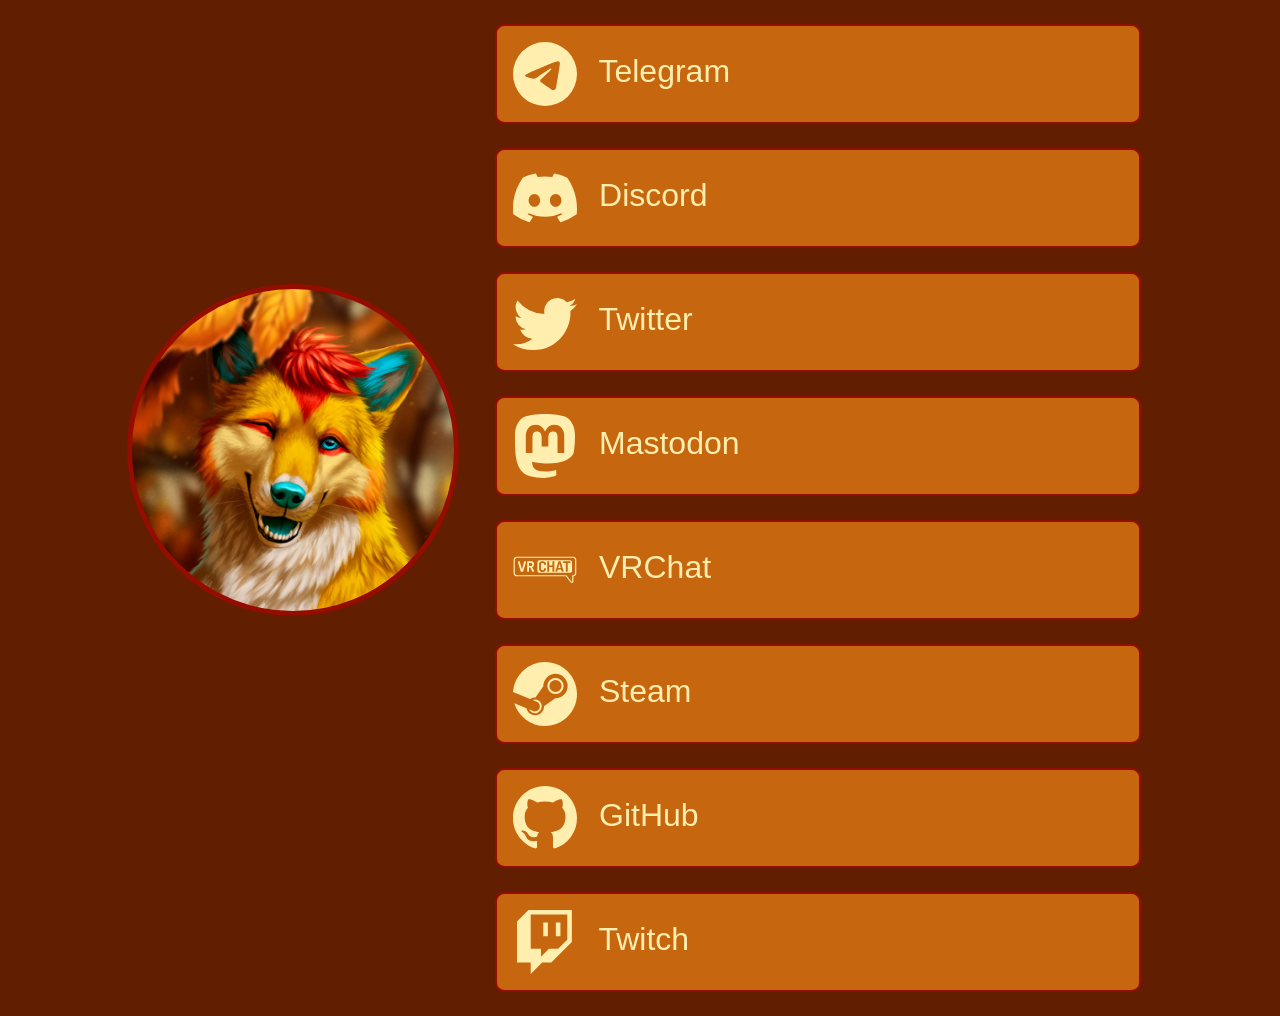
==== index.htm @ 8ae07913 "Initial commit" ====
<!DOCTYPE html>
<html>

<head>
    <style>
        :root {
            --min-icon-size: 25vw;
            --max-icon-size: 50vw;
            --icon-border-width: 1vw;
            --icon-padding: 2vw;
            --item-margin: 0.75em;
            --item-padding: 0.5em;
            --banana: #ffeeae;
            --yellow: #ffc100;
            --orange: #c6660f;
            --red: #950c00;
            --blue: #47c0d7;
        }

        body {
            padding: 0;
            margin: 0;
            background: #621e01;
            color: var(--banana);
            font-family: Verdana, Geneva, Tahoma, sans-serif;
            font-size: calc(min(max(5vw, 12pt), 24pt));
        }

        header {
            position: fixed;
            top: 0;
            width: 100vw;
            padding: var(--icon-padding) 0;
            text-align: center;
            background: inherit;
        }

        .icon {
            display: block;
            margin: auto;
            background: url(frax-icon.jpg) no-repeat;
            background-size: 100%;
            border: var(--icon-border-width) solid #950c00;
            border-radius: 50%;
            width: var(--max-icon-size);
            height: var(--max-icon-size);
        }

        main {
            margin-top: calc(var(--max-icon-size) + (2 * var(--icon-padding)) + (2 * var(--icon-border-width)));
        }

        .item {
            width: 65vw;
            display: block;
            margin: var(--item-margin) auto;
            padding: var(--item-padding);
            background-color: var(--orange);
            border: 2pt solid var(--red);
            border-radius: 7pt;
            white-space: nowrap;
            overflow: hidden;
            text-overflow: ellipsis;
            transition: background-color 200ms;
        }

        .item svg {
            width: 2em;
            height: 2em;
            vertical-align: middle;
            padding-right: 0.4em;
        }

        a.item {
            text-decoration: none;
            color: inherit;
        }

        a.item:hover,
        a.item:active {
            background-color: var(--blue);
        }

        @media (orientation: landscape) {
            :root {
                --icon-border-width: calc(min(0.5vw, 2vh));
                --header-width: calc(min(30vw, 80vh));
            }

            body {
                margin: auto;
            }

            header {
                display: flex;
                flex-direction: column;
                justify-content: center;
                width: auto;
                height: 100vh;
                padding: 0;
                margin: 0 var(--icon-padding);
                background: transparent;
            }

            .icon {
                width: var(--header-width);
                height: var(--header-width);
                max-width: calc(250pt - var(--icon-border-width));
                max-height: calc(250pt - var(--icon-border-width));
            }

            main {
                margin-top: var(--icon-padding);
                margin-left: calc(var(--header-width) + (2 * (var(--icon-padding) + var(--icon-border-width))));
            }

            .item {
                width: auto;
                margin: var(--item-margin) calc(2 * var(--item-padding)) var(--item-margin) var(--item-padding);
            }

            @media (min-width: 800pt) {
                :root {
                    --icon-padding: 15pt;
                    --icon-border-width: calc(min(3.75pt, 2vh));
                    --header-width: calc(min(242pt, 80vh));
                }

                header {
                    margin-left: calc(((100vw - 800pt) / 2) + var(--icon-padding));
                }

                main {
                    margin-left: calc(((100vw - 800pt) / 2) + (2 * (var(--icon-padding) + var(--icon-border-width))) + var(--header-width));
                    margin-right: calc((100vw - 800pt) / 2);
                }
            }
        }
    </style>
</head>

<body>
    <header>
        <div class="icon"></div>
    </header>
    <main>
        <a href="https://t.me/Archomeda" class="item">
            <svg xmlns="http://www.w3.org/2000/svg" width="16" height="16" fill="currentColor"
                viewBox="0 0 16 16">
                <path
                    d="M16 8A8 8 0 1 1 0 8a8 8 0 0 1 16 0zM8.287 5.906c-.778.324-2.334.994-4.666 2.01-.378.15-.577.298-.595.442-.03.243.275.339.69.47l.175.055c.408.133.958.288 1.243.294.26.006.549-.1.868-.32 2.179-1.471 3.304-2.214 3.374-2.23.05-.012.12-.026.166.016.047.041.042.12.037.141-.03.129-1.227 1.241-1.846 1.817-.193.18-.33.307-.358.336a8.154 8.154 0 0 1-.188.186c-.38.366-.664.64.015 1.088.327.216.589.393.85.571.284.194.568.387.936.629.093.06.183.125.27.187.331.236.63.448.997.414.214-.02.435-.22.547-.82.265-1.417.786-4.486.906-5.751a1.426 1.426 0 0 0-.013-.315.337.337 0 0 0-.114-.217.526.526 0 0 0-.31-.093c-.3.005-.763.166-2.984 1.09z" />
            </svg>
            Telegram
        </a>
        <a href="javascript:navigator.clipboard.writeText('Archomeda#5834');" class="item">
            <svg xmlns="http://www.w3.org/2000/svg" width="16" height="16" fill="currentColor" viewBox="0 0 16 16">
                <path
                    d="M13.545 2.907a13.227 13.227 0 0 0-3.257-1.011.05.05 0 0 0-.052.025c-.141.25-.297.577-.406.833a12.19 12.19 0 0 0-3.658 0 8.258 8.258 0 0 0-.412-.833.051.051 0 0 0-.052-.025c-1.125.194-2.22.534-3.257 1.011a.041.041 0 0 0-.021.018C.356 6.024-.213 9.047.066 12.032c.001.014.01.028.021.037a13.276 13.276 0 0 0 3.995 2.02.05.05 0 0 0 .056-.019c.308-.42.582-.863.818-1.329a.05.05 0 0 0-.01-.059.051.051 0 0 0-.018-.011 8.875 8.875 0 0 1-1.248-.595.05.05 0 0 1-.02-.066.051.051 0 0 1 .015-.019c.084-.063.168-.129.248-.195a.05.05 0 0 1 .051-.007c2.619 1.196 5.454 1.196 8.041 0a.052.052 0 0 1 .053.007c.08.066.164.132.248.195a.051.051 0 0 1-.004.085 8.254 8.254 0 0 1-1.249.594.05.05 0 0 0-.03.03.052.052 0 0 0 .003.041c.24.465.515.909.817 1.329a.05.05 0 0 0 .056.019 13.235 13.235 0 0 0 4.001-2.02.049.049 0 0 0 .021-.037c.334-3.451-.559-6.449-2.366-9.106a.034.034 0 0 0-.02-.019Zm-8.198 7.307c-.789 0-1.438-.724-1.438-1.612 0-.889.637-1.613 1.438-1.613.807 0 1.45.73 1.438 1.613 0 .888-.637 1.612-1.438 1.612Zm5.316 0c-.788 0-1.438-.724-1.438-1.612 0-.889.637-1.613 1.438-1.613.807 0 1.451.73 1.438 1.613 0 .888-.631 1.612-1.438 1.612Z" />
            </svg>
            Discord
        </a>
        <a href="https://twitter.com/Archomeda" class="item">
            <svg xmlns="http://www.w3.org/2000/svg" width="16" height="16" fill="currentColor" viewBox="0 0 16 16">
                <path
                    d="M5.026 15c6.038 0 9.341-5.003 9.341-9.334 0-.14 0-.282-.006-.422A6.685 6.685 0 0 0 16 3.542a6.658 6.658 0 0 1-1.889.518 3.301 3.301 0 0 0 1.447-1.817 6.533 6.533 0 0 1-2.087.793A3.286 3.286 0 0 0 7.875 6.03a9.325 9.325 0 0 1-6.767-3.429 3.289 3.289 0 0 0 1.018 4.382A3.323 3.323 0 0 1 .64 6.575v.045a3.288 3.288 0 0 0 2.632 3.218 3.203 3.203 0 0 1-.865.115 3.23 3.23 0 0 1-.614-.057 3.283 3.283 0 0 0 3.067 2.277A6.588 6.588 0 0 1 .78 13.58a6.32 6.32 0 0 1-.78-.045A9.344 9.344 0 0 0 5.026 15z" />
            </svg>
            Twitter
        </a>
        <a href="https://meow.social/@Archomeda" class="item">
            <svg xmlns="http://www.w3.org/2000/svg" width="16" height="16" fill="currentColor" viewBox="0 0 16 16">
                <path
                    d="M11.19 12.195c2.016-.24 3.77-1.475 3.99-2.603.348-1.778.32-4.339.32-4.339 0-3.47-2.286-4.488-2.286-4.488C12.062.238 10.083.017 8.027 0h-.05C5.92.017 3.942.238 2.79.765c0 0-2.285 1.017-2.285 4.488l-.002.662c-.004.64-.007 1.35.011 2.091.083 3.394.626 6.74 3.78 7.57 1.454.383 2.703.463 3.709.408 1.823-.1 2.847-.647 2.847-.647l-.06-1.317s-1.303.41-2.767.36c-1.45-.05-2.98-.156-3.215-1.928a3.614 3.614 0 0 1-.033-.496s1.424.346 3.228.428c1.103.05 2.137-.064 3.188-.189zm1.613-2.47H11.13v-4.08c0-.859-.364-1.295-1.091-1.295-.804 0-1.207.517-1.207 1.541v2.233H7.168V5.89c0-1.024-.403-1.541-1.207-1.541-.727 0-1.091.436-1.091 1.296v4.079H3.197V5.522c0-.859.22-1.541.66-2.046.456-.505 1.052-.764 1.793-.764.856 0 1.504.328 1.933.983L8 4.39l.417-.695c.429-.655 1.077-.983 1.934-.983.74 0 1.336.259 1.791.764.442.505.661 1.187.661 2.046v4.203z" />
            </svg>
            Mastodon
        </a>
        <a href="https://vrchat.com/home/user/usr_4f010751-fa21-4659-bfd7-d44855bb13b6" class="item">
            <svg viewBox="210 420 605 250" xmlns="http://www.w3.org/2000/svg">
                <path
                    d="M246.1 418.9h531.8c8.4 0 16 3.4 21.5 8.9s8.9 13.1 8.9 21.5v125.4c0 8.4-3.4 16-8.9 21.5-4.8 4.8-11.1 8-18.1 8.7v46.3c0 10.9-8.8 19-19.5 15.1-3.8-1.4-7.9-4.6-11.9-9.9L709.6 605H246.1c-8.4 0-16-3.4-21.5-8.9s-8.9-13.1-8.9-21.5V449.3c0-8.4 3.4-16 8.9-21.5s13.1-8.9 21.5-8.9zm523.8 174.8h8c5.2 0 10-2.1 13.5-5.6 3.5-3.5 5.6-8.2 5.6-13.5V449.3c0-5.2-2.1-10-5.6-13.5-3.5-3.5-8.2-5.6-13.5-5.6H246.1c-5.2 0-10 2.1-13.5 5.6-3.5 3.5-5.6 8.2-5.6 13.5v125.4c0 5.2 2.1 10 5.6 13.5 3.5 3.5 8.2 5.6 13.5 5.6h469.4c15.8 19.8 31.1 40 46.9 59.8 2.5 3.3 7.7 3.9 7.6-2.5v-57.4h-.1zm-132.3-67.1h23.9l-12-42.2-11.9 42.2zm110.8-74.2H460.6c-10.8 0-19.6 8.8-19.6 19.6v79.7c0 10.8 8.8 19.6 19.6 19.6h287.8c10.8 0 19.6-8.8 19.6-19.6V472c0-10.7-8.8-19.6-19.6-19.6zm-270.3 91.4c2.5 2.6 6.2 3.9 10.9 3.9 3.1 0 5.6-.5 7.4-1.5 1.8-1 3.2-2.2 4.1-3.7.9-1.5 1.5-3.1 1.9-4.7.3-1.7.5-3.3.6-4.7.2-2.1 1.1-3.6 2.8-4.4 1.7-.8 3.7-1.2 6.1-1.2 3.1 0 5.4.6 6.9 1.8 1.5 1.2 2.2 3.5 2.2 7 0 4.1-.8 7.9-2.4 11.3-1.6 3.4-3.9 6.3-6.8 8.6s-6.4 4.1-10.5 5.4c-4 1.3-8.4 1.9-13.2 1.9-4.3 0-8.4-.6-12.2-1.7-3.9-1.1-7.2-3-10.1-5.4-2.9-2.5-5.2-5.7-6.8-9.7-1.7-4-2.5-8.9-2.5-14.7v-38.4c0-5.8.8-10.7 2.5-14.7s4-7.2 6.9-9.7c2.9-2.5 6.3-4.3 10.1-5.4 3.9-1.1 7.9-1.7 12.2-1.7 4.8 0 9.2.6 13.2 1.9 4 1.2 7.5 3 10.4 5.2 2.9 2.2 5.1 5 6.7 8.3 1.6 3.3 2.4 6.9 2.4 10.8 0 3.6-.7 5.9-2.2 7.1-1.5 1.1-3.7 1.7-6.7 1.7-2.6 0-4.7-.4-6.3-1.2-1.7-.8-2.5-2.3-2.6-4.4-.1-1.1-.3-2.4-.6-3.9s-.9-3-1.9-4.5c-1-1.5-2.4-2.7-4.2-3.7-1.8-1-4.4-1.5-7.7-1.5-4.7 0-8.3 1.3-10.7 3.9-2.5 2.6-3.7 6.6-3.7 12v38.4c0 5.1 1.3 9.1 3.8 11.6zm122.7 13.1c0 1.8-.9 3.2-2.8 4.2s-3.9 1.4-6.1 1.4c-2.3 0-4.4-.5-6.2-1.4-1.8-1-2.8-2.4-2.8-4.2v-39.5h-31v39.5c0 1.8-.9 3.2-2.8 4.2s-3.9 1.4-6.1 1.4c-2.3 0-4.4-.5-6.2-1.4-1.8-1-2.8-2.4-2.8-4.2v-89.4c0-1.9.9-3.3 2.8-4.2 1.8-.9 3.9-1.3 6.2-1.3 2.2 0 4.2.4 6.1 1.3 1.9.9 2.8 2.3 2.8 4.2v35.9h31v-35.9c0-1.9.9-3.3 2.8-4.2 1.8-.9 3.9-1.3 6.2-1.3 2.2 0 4.2.4 6.1 1.3 1.9.9 2.8 2.3 2.8 4.2v89.4zm86 1.2c-.7.9-1.7 1.7-2.8 2.3-1.1.7-2.3 1.2-3.6 1.6-1.3.4-2.6.6-3.8.6-1.6 0-2.9-.3-3.9-.8-1.1-.6-1.8-1.5-2.1-2.8l-5.2-18.3h-31.5l-5.2 18.3c-.4 1.3-1.1 2.2-2.1 2.8-1.1.5-2.4.8-3.9.8-1.2 0-2.5-.2-3.8-.6-1.3-.4-2.5-.9-3.6-1.5s-2-1.4-2.8-2.3c-.7-.9-1.1-1.9-1.1-3 0-.2.1-.6.3-1.4l26.6-86.5c.6-2.1 2.1-3.6 4.3-4.6 2.2-1 4.6-1.4 7.2-1.4 2.7 0 5.1.5 7.3 1.4 2.2 1 3.6 2.5 4.3 4.6l26.6 86.5c.2.7.3 1.2.3 1.4-.4 1-.7 2-1.5 2.9zm65-82.5c-1 1.7-2.4 2.5-4.2 2.5h-20.1v78.8c0 1.8-.9 3.2-2.8 4.2s-3.9 1.4-6.1 1.4c-2.3 0-4.4-.5-6.2-1.4-1.8-1-2.8-2.4-2.8-4.2v-78.8h-20.2c-1.8 0-3.2-.8-4.2-2.4-1-1.6-1.4-3.5-1.4-5.7 0-1.9.5-3.7 1.4-5.4.9-1.7 2.3-2.5 4.3-2.5h58.2c1.9 0 3.3.8 4.3 2.5.9 1.7 1.4 3.5 1.4 5.4-.2 2.1-.7 3.9-1.6 5.6zm-495.2-4.8 26.6 86.5c.7 2.1 2.2 3.6 4.3 4.6 2.2 1 4.6 1.4 7.2 1.4 2.7 0 5.1-.5 7.3-1.4 2.2-1 3.6-2.5 4.3-4.6l26.4-86.5c.2-.7.3-1.2.3-1.4 0-1.1-.4-2.1-1.1-3-.7-.9-1.7-1.7-2.8-2.3-1.1-.7-2.3-1.2-3.6-1.6-1.3-.4-2.6-.5-3.8-.5-1.6 0-2.9.3-3.9.8-1.1.5-1.8 1.5-2.1 2.8l-20.9 74.6-21-74.6c-.4-1.3-1.1-2.2-2.1-2.8-1.1-.6-2.4-.8-3.9-.8-1.2 0-2.5.2-3.8.5-1.3.4-2.5.9-3.6 1.5s-2 1.4-2.8 2.3c-.7.9-1.1 1.9-1.1 3-.2.3-.1.7.1 1.5zm86.9-3.3c0-1.5.5-2.8 1.6-3.9s2.5-1.7 4.2-1.7h27.2c4.5 0 8.7.5 12.7 1.4 3.9 1 7.4 2.5 10.4 4.7s5.3 5.1 7 8.8c1.7 3.7 2.5 8.3 2.5 13.8 0 7.9-1.7 14.1-5.2 18.5-3.4 4.4-7.7 7.5-12.9 9l18 33.4c.3.4.5.8.5 1.2.1.4.1.8.1 1 0 1.1-.3 2.2-1 3.4-.7 1.1-1.6 2.2-2.6 3-1.1.9-2.2 1.6-3.6 2.1-1.3.6-2.6.8-3.9.8-1.3 0-2.5-.4-3.5-1.1-1.1-.7-1.9-1.8-2.7-3.2l-19.5-38h-11.6v35.9c0 1.8-.9 3.2-2.8 4.2-1.8 1-3.9 1.4-6.2 1.4-2.2 0-4.2-.5-6.1-1.4-1.9-1-2.8-2.4-2.8-4.2v-89.1h.2zm17.9 10.2V507h15.1c4.5 0 8.1-1.1 10.7-3.2 2.7-2.2 4-5.9 4-11.3s-1.3-9.2-4-11.4c-2.7-2.2-6.2-3.3-10.7-3.3h-15.1v-.1z"
                    fill="currentColor" />
            </svg>
            VRChat
        </a>
        <a href="https://steamcommunity.com/id/Archomeda" class="item">
            <svg xmlns="http://www.w3.org/2000/svg" width="16" height="16" fill="currentColor" viewBox="0 0 16 16">
                <path
                    d="M.329 10.333A8.01 8.01 0 0 0 7.99 16C12.414 16 16 12.418 16 8s-3.586-8-8.009-8A8.006 8.006 0 0 0 0 7.468l.003.006 4.304 1.769A2.198 2.198 0 0 1 5.62 8.88l1.96-2.844-.001-.04a3.046 3.046 0 0 1 3.042-3.043 3.046 3.046 0 0 1 3.042 3.043 3.047 3.047 0 0 1-3.111 3.044l-2.804 2a2.223 2.223 0 0 1-3.075 2.11 2.217 2.217 0 0 1-1.312-1.568L.33 10.333Z" />
                <path
                    d="M4.868 12.683a1.715 1.715 0 0 0 1.318-3.165 1.705 1.705 0 0 0-1.263-.02l1.023.424a1.261 1.261 0 1 1-.97 2.33l-.99-.41a1.7 1.7 0 0 0 .882.84Zm3.726-6.687a2.03 2.03 0 0 0 2.027 2.029 2.03 2.03 0 0 0 2.027-2.029 2.03 2.03 0 0 0-2.027-2.027 2.03 2.03 0 0 0-2.027 2.027Zm2.03-1.527a1.524 1.524 0 1 1-.002 3.048 1.524 1.524 0 0 1 .002-3.048Z" />
            </svg>
            Steam
        </a>
        <a href="https://github.com/Archomeda" class="item">
            <svg xmlns="http://www.w3.org/2000/svg" width="16" height="16" fill="currentColor" viewBox="0 0 16 16">
                <path
                    d="M8 0C3.58 0 0 3.58 0 8c0 3.54 2.29 6.53 5.47 7.59.4.07.55-.17.55-.38 0-.19-.01-.82-.01-1.49-2.01.37-2.53-.49-2.69-.94-.09-.23-.48-.94-.82-1.13-.28-.15-.68-.52-.01-.53.63-.01 1.08.58 1.23.82.72 1.21 1.87.87 2.33.66.07-.52.28-.87.51-1.07-1.78-.2-3.64-.89-3.64-3.95 0-.87.31-1.59.82-2.15-.08-.2-.36-1.02.08-2.12 0 0 .67-.21 2.2.82.64-.18 1.32-.27 2-.27.68 0 1.36.09 2 .27 1.53-1.04 2.2-.82 2.2-.82.44 1.1.16 1.92.08 2.12.51.56.82 1.27.82 2.15 0 3.07-1.87 3.75-3.65 3.95.29.25.54.73.54 1.48 0 1.07-.01 1.93-.01 2.2 0 .21.15.46.55.38A8.012 8.012 0 0 0 16 8c0-4.42-3.58-8-8-8z" />
            </svg>
            GitHub
        </a>
        <a href="https://twitch.com/Archomeda" class="item">
            <svg xmlns="http://www.w3.org/2000/svg" width="16" height="16" fill="currentColor" viewBox="0 0 16 16">
                <path
                    d="M3.857 0 1 2.857v10.286h3.429V16l2.857-2.857H9.57L14.714 8V0H3.857zm9.714 7.429-2.285 2.285H9l-2 2v-2H4.429V1.143h9.142v6.286z" />
                <path d="M11.857 3.143h-1.143V6.57h1.143V3.143zm-3.143 0H7.571V6.57h1.143V3.143z" />
            </svg>
            Twitch
        </a>
    </main>
</body>

<script>
    const rootElement = document.querySelector(":root");
    const iconElement = document.querySelector(".icon");

    const minIconSizeViewWidth = parseFloat(getComputedStyle(rootElement).getPropertyValue("--min-icon-size").replace("vw")) / 100;
    const maxIconSizeViewWidth = parseFloat(getComputedStyle(rootElement).getPropertyValue("--max-icon-size").replace("vw")) / 100;
    const iconSizeRatio = minIconSizeViewWidth / maxIconSizeViewWidth;
    const maxIconBorderWidth = parseFloat(getComputedStyle(iconElement).getPropertyValue("border-width"));
    const minIconBorderWidth = maxIconBorderWidth * iconSizeRatio;

    function recalcIconSize() {
        let iconSize = "";
        let borderWidth = "";

        if (document.documentElement.clientWidth <= document.documentElement.clientHeight) {
            const viewWidth = Math.max(document.documentElement.clientWidth || 0, window.innerWidth || 0);
            const scrollTop = document.body.scrollTop || document.documentElement.scrollTop;

            const minIconSize = viewWidth * minIconSizeViewWidth;
            const maxIconSize = viewWidth * maxIconSizeViewWidth;
            const scrollSwitchBound = maxIconSize - minIconSize;
            const scrollRatio = scrollTop / scrollSwitchBound;

            if (scrollTop > 0 && scrollTop < scrollSwitchBound) {
                iconSize = `${maxIconSize - scrollTop}px`;
                borderWidth = `${maxIconBorderWidth - scrollRatio * (maxIconBorderWidth - minIconBorderWidth)}px`;
            }
            else if (scrollTop >= scrollSwitchBound) {
                iconSize = `${minIconSize}px`;
                borderWidth = `${minIconBorderWidth}px`;
            }
        }

        iconElement.style.height = iconElement.style.width = iconSize;
        iconElement.style.borderWidth = borderWidth;
    }

    window.onscroll = recalcIconSize;
    window.onresize = recalcIconSize;

    recalcIconSize();
</script>

</html>
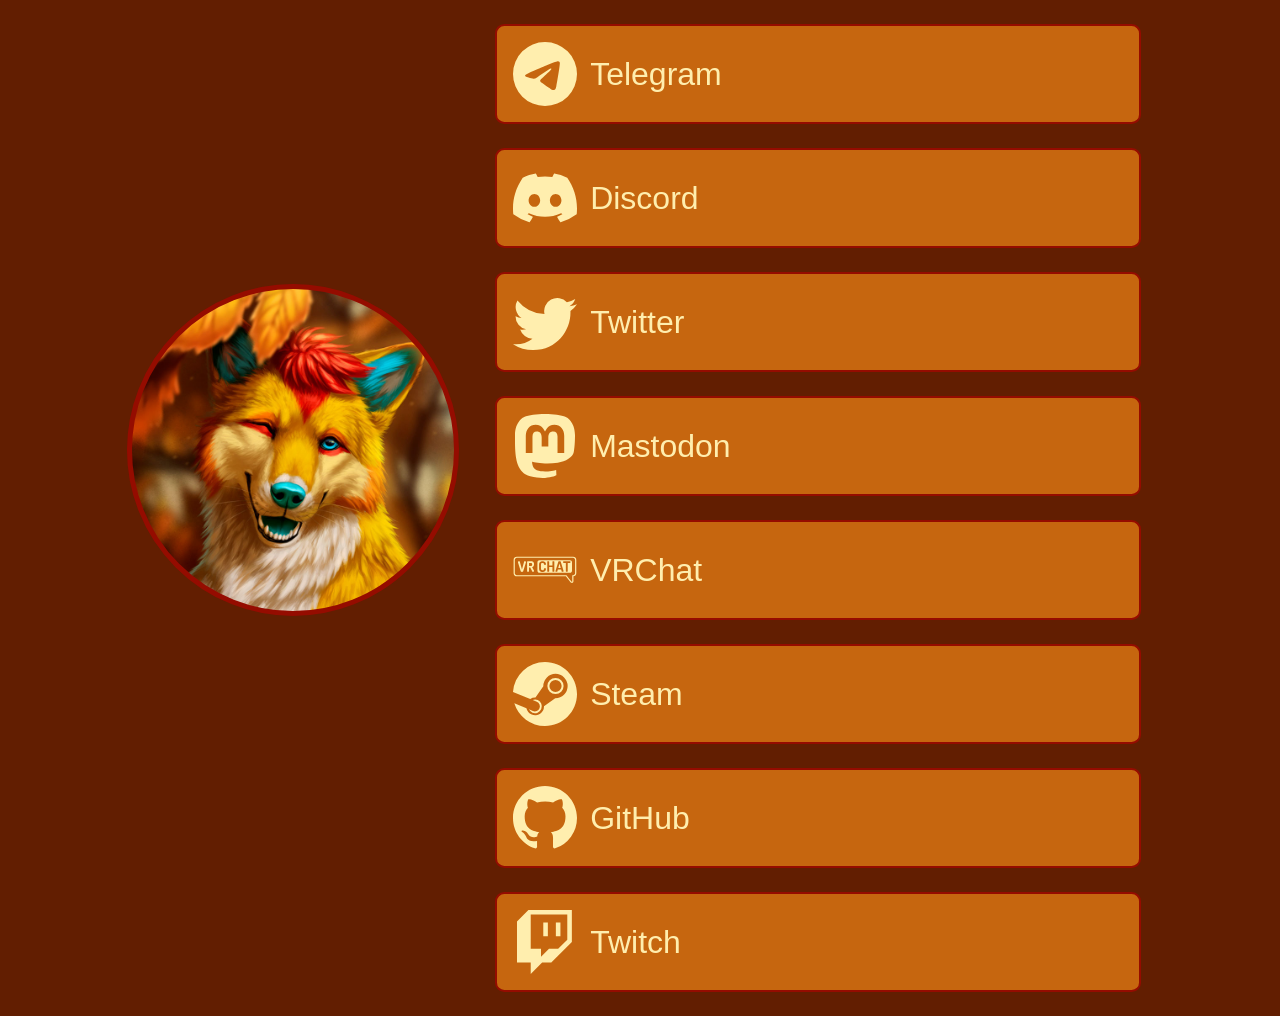
==== commit 6ffb36c7: "Add details on hover/click" ====
--- a/index.htm
+++ b/index.htm
@@ -50,35 +50,78 @@
             margin-top: calc(var(--max-icon-size) + (2 * var(--icon-padding)) + (2 * var(--icon-border-width)));
         }
 
+        .flexbox {
+            display: flex;
+            flex-direction: row;
+            align-items: center;
+        }
+        .flex-fixed {
+            flex: 0;
+        }
+        .flex-fill {
+            flex: 1;
+        }
+        .hide-overflow {
+            overflow: hidden;
+            text-overflow: ellipsis;
+        }
+
+        a {
+            color: inherit;
+            text-decoration: none;
+        }
+
+        .social-icon svg {
+            width: 2em;
+            height: 2em;
+            vertical-align: middle;
+            padding-right: 0.4em;
+        }
+
+        .social-description-icon svg {
+            width: 2em;
+            height: 2em;
+            vertical-align: middle;
+            padding-left: 0.4em;
+        }
+
         .item {
             width: 65vw;
-            display: block;
             margin: var(--item-margin) auto;
-            padding: var(--item-padding);
+            padding-left: var(--item-padding);
             background-color: var(--orange);
             border: 2pt solid var(--red);
             border-radius: 7pt;
             white-space: nowrap;
+            transition: background-color 200ms;
+        }
+        .social-info {
             overflow: hidden;
-            text-overflow: ellipsis;
-            transition: background-color 200ms;
-        }
-
-        .item svg {
-            width: 2em;
-            height: 2em;
+        }
+        .social-info > * {
+            display: inline-block;
+            width: 100%;
+            transition: margin 300ms;
             vertical-align: middle;
-            padding-right: 0.4em;
-        }
-
-        a.item {
-            text-decoration: none;
-            color: inherit;
-        }
-
-        a.item:hover,
-        a.item:active {
+        }
+        .social-description {
+            padding: var(--item-padding) 0 var(--item-padding) 0;
+        }
+        .social-description-icon {
+            padding-right: var(--item-padding);
+        }
+
+        .item:hover,
+        .item.active {
             background-color: var(--blue);
+        }
+        .item:hover .social-name,
+        .item.active .social-name {
+            margin-left: -100%;
+        }
+
+        .template-icon {
+            display: none;
         }
 
         @media (orientation: landscape) {
@@ -140,71 +183,115 @@
 </head>
 
 <body>
+    <svg class="template-icon" xmlns="http://www.w3.org/2000/svg">
+        <defs>
+            <symbol id="external-link" fill="currentColor" viewBox="0 -960 960 960">
+                <path d="M450-280H280q-83 0-141.5-58.5T80-480q0-83 58.5-141.5T280-680h170v60H280q-58.333 0-99.167 40.765-40.833 40.764-40.833 99Q140-422 180.833-381q40.834 41 99.167 41h170v60ZM325-450v-60h310v60H325Zm185 170v-60h170q58.333 0 99.167-40.765 40.833-40.764 40.833-99Q820-538 779.167-579 738.333-620 680-620H510v-60h170q83 0 141.5 58.5T880-480q0 83-58.5 141.5T680-280H510Z"/>
+            </symbol>
+            <symbol id="copy-clipboard" fill="currentColor" viewBox="0 -960 960 960">
+                <path d="M180-81q-24 0-42-18t-18-42v-603h60v603h474v60H180Zm120-120q-24 0-42-18t-18-42v-560q0-24 18-42t42-18h440q24 0 42 18t18 42v560q0 24-18 42t-42 18H300Zm0-60h440v-560H300v560Zm0 0v-560 560Z"/>
+            </symbol>
+        </defs>
+        <use href="#external-link" />
+        <use href="#copy-clipboard" />
+    </svg>
+
     <header>
         <div class="icon"></div>
     </header>
     <main>
-        <a href="https://t.me/Archomeda" class="item">
-            <svg xmlns="http://www.w3.org/2000/svg" width="16" height="16" fill="currentColor"
-                viewBox="0 0 16 16">
-                <path
-                    d="M16 8A8 8 0 1 1 0 8a8 8 0 0 1 16 0zM8.287 5.906c-.778.324-2.334.994-4.666 2.01-.378.15-.577.298-.595.442-.03.243.275.339.69.47l.175.055c.408.133.958.288 1.243.294.26.006.549-.1.868-.32 2.179-1.471 3.304-2.214 3.374-2.23.05-.012.12-.026.166.016.047.041.042.12.037.141-.03.129-1.227 1.241-1.846 1.817-.193.18-.33.307-.358.336a8.154 8.154 0 0 1-.188.186c-.38.366-.664.64.015 1.088.327.216.589.393.85.571.284.194.568.387.936.629.093.06.183.125.27.187.331.236.63.448.997.414.214-.02.435-.22.547-.82.265-1.417.786-4.486.906-5.751a1.426 1.426 0 0 0-.013-.315.337.337 0 0 0-.114-.217.526.526 0 0 0-.31-.093c-.3.005-.763.166-2.984 1.09z" />
-            </svg>
-            Telegram
-        </a>
-        <a href="javascript:navigator.clipboard.writeText('Archomeda#5834');" class="item">
-            <svg xmlns="http://www.w3.org/2000/svg" width="16" height="16" fill="currentColor" viewBox="0 0 16 16">
-                <path
-                    d="M13.545 2.907a13.227 13.227 0 0 0-3.257-1.011.05.05 0 0 0-.052.025c-.141.25-.297.577-.406.833a12.19 12.19 0 0 0-3.658 0 8.258 8.258 0 0 0-.412-.833.051.051 0 0 0-.052-.025c-1.125.194-2.22.534-3.257 1.011a.041.041 0 0 0-.021.018C.356 6.024-.213 9.047.066 12.032c.001.014.01.028.021.037a13.276 13.276 0 0 0 3.995 2.02.05.05 0 0 0 .056-.019c.308-.42.582-.863.818-1.329a.05.05 0 0 0-.01-.059.051.051 0 0 0-.018-.011 8.875 8.875 0 0 1-1.248-.595.05.05 0 0 1-.02-.066.051.051 0 0 1 .015-.019c.084-.063.168-.129.248-.195a.05.05 0 0 1 .051-.007c2.619 1.196 5.454 1.196 8.041 0a.052.052 0 0 1 .053.007c.08.066.164.132.248.195a.051.051 0 0 1-.004.085 8.254 8.254 0 0 1-1.249.594.05.05 0 0 0-.03.03.052.052 0 0 0 .003.041c.24.465.515.909.817 1.329a.05.05 0 0 0 .056.019 13.235 13.235 0 0 0 4.001-2.02.049.049 0 0 0 .021-.037c.334-3.451-.559-6.449-2.366-9.106a.034.034 0 0 0-.02-.019Zm-8.198 7.307c-.789 0-1.438-.724-1.438-1.612 0-.889.637-1.613 1.438-1.613.807 0 1.45.73 1.438 1.613 0 .888-.637 1.612-1.438 1.612Zm5.316 0c-.788 0-1.438-.724-1.438-1.612 0-.889.637-1.613 1.438-1.613.807 0 1.451.73 1.438 1.613 0 .888-.631 1.612-1.438 1.612Z" />
-            </svg>
-            Discord
-        </a>
-        <a href="https://twitter.com/Archomeda" class="item">
-            <svg xmlns="http://www.w3.org/2000/svg" width="16" height="16" fill="currentColor" viewBox="0 0 16 16">
-                <path
-                    d="M5.026 15c6.038 0 9.341-5.003 9.341-9.334 0-.14 0-.282-.006-.422A6.685 6.685 0 0 0 16 3.542a6.658 6.658 0 0 1-1.889.518 3.301 3.301 0 0 0 1.447-1.817 6.533 6.533 0 0 1-2.087.793A3.286 3.286 0 0 0 7.875 6.03a9.325 9.325 0 0 1-6.767-3.429 3.289 3.289 0 0 0 1.018 4.382A3.323 3.323 0 0 1 .64 6.575v.045a3.288 3.288 0 0 0 2.632 3.218 3.203 3.203 0 0 1-.865.115 3.23 3.23 0 0 1-.614-.057 3.283 3.283 0 0 0 3.067 2.277A6.588 6.588 0 0 1 .78 13.58a6.32 6.32 0 0 1-.78-.045A9.344 9.344 0 0 0 5.026 15z" />
-            </svg>
-            Twitter
-        </a>
-        <a href="https://meow.social/@Archomeda" class="item">
-            <svg xmlns="http://www.w3.org/2000/svg" width="16" height="16" fill="currentColor" viewBox="0 0 16 16">
-                <path
-                    d="M11.19 12.195c2.016-.24 3.77-1.475 3.99-2.603.348-1.778.32-4.339.32-4.339 0-3.47-2.286-4.488-2.286-4.488C12.062.238 10.083.017 8.027 0h-.05C5.92.017 3.942.238 2.79.765c0 0-2.285 1.017-2.285 4.488l-.002.662c-.004.64-.007 1.35.011 2.091.083 3.394.626 6.74 3.78 7.57 1.454.383 2.703.463 3.709.408 1.823-.1 2.847-.647 2.847-.647l-.06-1.317s-1.303.41-2.767.36c-1.45-.05-2.98-.156-3.215-1.928a3.614 3.614 0 0 1-.033-.496s1.424.346 3.228.428c1.103.05 2.137-.064 3.188-.189zm1.613-2.47H11.13v-4.08c0-.859-.364-1.295-1.091-1.295-.804 0-1.207.517-1.207 1.541v2.233H7.168V5.89c0-1.024-.403-1.541-1.207-1.541-.727 0-1.091.436-1.091 1.296v4.079H3.197V5.522c0-.859.22-1.541.66-2.046.456-.505 1.052-.764 1.793-.764.856 0 1.504.328 1.933.983L8 4.39l.417-.695c.429-.655 1.077-.983 1.934-.983.74 0 1.336.259 1.791.764.442.505.661 1.187.661 2.046v4.203z" />
-            </svg>
-            Mastodon
-        </a>
-        <a href="https://vrchat.com/home/user/usr_4f010751-fa21-4659-bfd7-d44855bb13b6" class="item">
-            <svg viewBox="210 420 605 250" xmlns="http://www.w3.org/2000/svg">
-                <path
-                    d="M246.1 418.9h531.8c8.4 0 16 3.4 21.5 8.9s8.9 13.1 8.9 21.5v125.4c0 8.4-3.4 16-8.9 21.5-4.8 4.8-11.1 8-18.1 8.7v46.3c0 10.9-8.8 19-19.5 15.1-3.8-1.4-7.9-4.6-11.9-9.9L709.6 605H246.1c-8.4 0-16-3.4-21.5-8.9s-8.9-13.1-8.9-21.5V449.3c0-8.4 3.4-16 8.9-21.5s13.1-8.9 21.5-8.9zm523.8 174.8h8c5.2 0 10-2.1 13.5-5.6 3.5-3.5 5.6-8.2 5.6-13.5V449.3c0-5.2-2.1-10-5.6-13.5-3.5-3.5-8.2-5.6-13.5-5.6H246.1c-5.2 0-10 2.1-13.5 5.6-3.5 3.5-5.6 8.2-5.6 13.5v125.4c0 5.2 2.1 10 5.6 13.5 3.5 3.5 8.2 5.6 13.5 5.6h469.4c15.8 19.8 31.1 40 46.9 59.8 2.5 3.3 7.7 3.9 7.6-2.5v-57.4h-.1zm-132.3-67.1h23.9l-12-42.2-11.9 42.2zm110.8-74.2H460.6c-10.8 0-19.6 8.8-19.6 19.6v79.7c0 10.8 8.8 19.6 19.6 19.6h287.8c10.8 0 19.6-8.8 19.6-19.6V472c0-10.7-8.8-19.6-19.6-19.6zm-270.3 91.4c2.5 2.6 6.2 3.9 10.9 3.9 3.1 0 5.6-.5 7.4-1.5 1.8-1 3.2-2.2 4.1-3.7.9-1.5 1.5-3.1 1.9-4.7.3-1.7.5-3.3.6-4.7.2-2.1 1.1-3.6 2.8-4.4 1.7-.8 3.7-1.2 6.1-1.2 3.1 0 5.4.6 6.9 1.8 1.5 1.2 2.2 3.5 2.2 7 0 4.1-.8 7.9-2.4 11.3-1.6 3.4-3.9 6.3-6.8 8.6s-6.4 4.1-10.5 5.4c-4 1.3-8.4 1.9-13.2 1.9-4.3 0-8.4-.6-12.2-1.7-3.9-1.1-7.2-3-10.1-5.4-2.9-2.5-5.2-5.7-6.8-9.7-1.7-4-2.5-8.9-2.5-14.7v-38.4c0-5.8.8-10.7 2.5-14.7s4-7.2 6.9-9.7c2.9-2.5 6.3-4.3 10.1-5.4 3.9-1.1 7.9-1.7 12.2-1.7 4.8 0 9.2.6 13.2 1.9 4 1.2 7.5 3 10.4 5.2 2.9 2.2 5.1 5 6.7 8.3 1.6 3.3 2.4 6.9 2.4 10.8 0 3.6-.7 5.9-2.2 7.1-1.5 1.1-3.7 1.7-6.7 1.7-2.6 0-4.7-.4-6.3-1.2-1.7-.8-2.5-2.3-2.6-4.4-.1-1.1-.3-2.4-.6-3.9s-.9-3-1.9-4.5c-1-1.5-2.4-2.7-4.2-3.7-1.8-1-4.4-1.5-7.7-1.5-4.7 0-8.3 1.3-10.7 3.9-2.5 2.6-3.7 6.6-3.7 12v38.4c0 5.1 1.3 9.1 3.8 11.6zm122.7 13.1c0 1.8-.9 3.2-2.8 4.2s-3.9 1.4-6.1 1.4c-2.3 0-4.4-.5-6.2-1.4-1.8-1-2.8-2.4-2.8-4.2v-39.5h-31v39.5c0 1.8-.9 3.2-2.8 4.2s-3.9 1.4-6.1 1.4c-2.3 0-4.4-.5-6.2-1.4-1.8-1-2.8-2.4-2.8-4.2v-89.4c0-1.9.9-3.3 2.8-4.2 1.8-.9 3.9-1.3 6.2-1.3 2.2 0 4.2.4 6.1 1.3 1.9.9 2.8 2.3 2.8 4.2v35.9h31v-35.9c0-1.9.9-3.3 2.8-4.2 1.8-.9 3.9-1.3 6.2-1.3 2.2 0 4.2.4 6.1 1.3 1.9.9 2.8 2.3 2.8 4.2v89.4zm86 1.2c-.7.9-1.7 1.7-2.8 2.3-1.1.7-2.3 1.2-3.6 1.6-1.3.4-2.6.6-3.8.6-1.6 0-2.9-.3-3.9-.8-1.1-.6-1.8-1.5-2.1-2.8l-5.2-18.3h-31.5l-5.2 18.3c-.4 1.3-1.1 2.2-2.1 2.8-1.1.5-2.4.8-3.9.8-1.2 0-2.5-.2-3.8-.6-1.3-.4-2.5-.9-3.6-1.5s-2-1.4-2.8-2.3c-.7-.9-1.1-1.9-1.1-3 0-.2.1-.6.3-1.4l26.6-86.5c.6-2.1 2.1-3.6 4.3-4.6 2.2-1 4.6-1.4 7.2-1.4 2.7 0 5.1.5 7.3 1.4 2.2 1 3.6 2.5 4.3 4.6l26.6 86.5c.2.7.3 1.2.3 1.4-.4 1-.7 2-1.5 2.9zm65-82.5c-1 1.7-2.4 2.5-4.2 2.5h-20.1v78.8c0 1.8-.9 3.2-2.8 4.2s-3.9 1.4-6.1 1.4c-2.3 0-4.4-.5-6.2-1.4-1.8-1-2.8-2.4-2.8-4.2v-78.8h-20.2c-1.8 0-3.2-.8-4.2-2.4-1-1.6-1.4-3.5-1.4-5.7 0-1.9.5-3.7 1.4-5.4.9-1.7 2.3-2.5 4.3-2.5h58.2c1.9 0 3.3.8 4.3 2.5.9 1.7 1.4 3.5 1.4 5.4-.2 2.1-.7 3.9-1.6 5.6zm-495.2-4.8 26.6 86.5c.7 2.1 2.2 3.6 4.3 4.6 2.2 1 4.6 1.4 7.2 1.4 2.7 0 5.1-.5 7.3-1.4 2.2-1 3.6-2.5 4.3-4.6l26.4-86.5c.2-.7.3-1.2.3-1.4 0-1.1-.4-2.1-1.1-3-.7-.9-1.7-1.7-2.8-2.3-1.1-.7-2.3-1.2-3.6-1.6-1.3-.4-2.6-.5-3.8-.5-1.6 0-2.9.3-3.9.8-1.1.5-1.8 1.5-2.1 2.8l-20.9 74.6-21-74.6c-.4-1.3-1.1-2.2-2.1-2.8-1.1-.6-2.4-.8-3.9-.8-1.2 0-2.5.2-3.8.5-1.3.4-2.5.9-3.6 1.5s-2 1.4-2.8 2.3c-.7.9-1.1 1.9-1.1 3-.2.3-.1.7.1 1.5zm86.9-3.3c0-1.5.5-2.8 1.6-3.9s2.5-1.7 4.2-1.7h27.2c4.5 0 8.7.5 12.7 1.4 3.9 1 7.4 2.5 10.4 4.7s5.3 5.1 7 8.8c1.7 3.7 2.5 8.3 2.5 13.8 0 7.9-1.7 14.1-5.2 18.5-3.4 4.4-7.7 7.5-12.9 9l18 33.4c.3.4.5.8.5 1.2.1.4.1.8.1 1 0 1.1-.3 2.2-1 3.4-.7 1.1-1.6 2.2-2.6 3-1.1.9-2.2 1.6-3.6 2.1-1.3.6-2.6.8-3.9.8-1.3 0-2.5-.4-3.5-1.1-1.1-.7-1.9-1.8-2.7-3.2l-19.5-38h-11.6v35.9c0 1.8-.9 3.2-2.8 4.2-1.8 1-3.9 1.4-6.2 1.4-2.2 0-4.2-.5-6.1-1.4-1.9-1-2.8-2.4-2.8-4.2v-89.1h.2zm17.9 10.2V507h15.1c4.5 0 8.1-1.1 10.7-3.2 2.7-2.2 4-5.9 4-11.3s-1.3-9.2-4-11.4c-2.7-2.2-6.2-3.3-10.7-3.3h-15.1v-.1z"
-                    fill="currentColor" />
-            </svg>
-            VRChat
-        </a>
-        <a href="https://steamcommunity.com/id/Archomeda" class="item">
-            <svg xmlns="http://www.w3.org/2000/svg" width="16" height="16" fill="currentColor" viewBox="0 0 16 16">
-                <path
-                    d="M.329 10.333A8.01 8.01 0 0 0 7.99 16C12.414 16 16 12.418 16 8s-3.586-8-8.009-8A8.006 8.006 0 0 0 0 7.468l.003.006 4.304 1.769A2.198 2.198 0 0 1 5.62 8.88l1.96-2.844-.001-.04a3.046 3.046 0 0 1 3.042-3.043 3.046 3.046 0 0 1 3.042 3.043 3.047 3.047 0 0 1-3.111 3.044l-2.804 2a2.223 2.223 0 0 1-3.075 2.11 2.217 2.217 0 0 1-1.312-1.568L.33 10.333Z" />
-                <path
-                    d="M4.868 12.683a1.715 1.715 0 0 0 1.318-3.165 1.705 1.705 0 0 0-1.263-.02l1.023.424a1.261 1.261 0 1 1-.97 2.33l-.99-.41a1.7 1.7 0 0 0 .882.84Zm3.726-6.687a2.03 2.03 0 0 0 2.027 2.029 2.03 2.03 0 0 0 2.027-2.029 2.03 2.03 0 0 0-2.027-2.027 2.03 2.03 0 0 0-2.027 2.027Zm2.03-1.527a1.524 1.524 0 1 1-.002 3.048 1.524 1.524 0 0 1 .002-3.048Z" />
-            </svg>
-            Steam
-        </a>
-        <a href="https://github.com/Archomeda" class="item">
-            <svg xmlns="http://www.w3.org/2000/svg" width="16" height="16" fill="currentColor" viewBox="0 0 16 16">
-                <path
-                    d="M8 0C3.58 0 0 3.58 0 8c0 3.54 2.29 6.53 5.47 7.59.4.07.55-.17.55-.38 0-.19-.01-.82-.01-1.49-2.01.37-2.53-.49-2.69-.94-.09-.23-.48-.94-.82-1.13-.28-.15-.68-.52-.01-.53.63-.01 1.08.58 1.23.82.72 1.21 1.87.87 2.33.66.07-.52.28-.87.51-1.07-1.78-.2-3.64-.89-3.64-3.95 0-.87.31-1.59.82-2.15-.08-.2-.36-1.02.08-2.12 0 0 .67-.21 2.2.82.64-.18 1.32-.27 2-.27.68 0 1.36.09 2 .27 1.53-1.04 2.2-.82 2.2-.82.44 1.1.16 1.92.08 2.12.51.56.82 1.27.82 2.15 0 3.07-1.87 3.75-3.65 3.95.29.25.54.73.54 1.48 0 1.07-.01 1.93-.01 2.2 0 .21.15.46.55.38A8.012 8.012 0 0 0 16 8c0-4.42-3.58-8-8-8z" />
-            </svg>
-            GitHub
-        </a>
-        <a href="https://twitch.com/Archomeda" class="item">
-            <svg xmlns="http://www.w3.org/2000/svg" width="16" height="16" fill="currentColor" viewBox="0 0 16 16">
-                <path
-                    d="M3.857 0 1 2.857v10.286h3.429V16l2.857-2.857H9.57L14.714 8V0H3.857zm9.714 7.429-2.285 2.285H9l-2 2v-2H4.429V1.143h9.142v6.286z" />
-                <path d="M11.857 3.143h-1.143V6.57h1.143V3.143zm-3.143 0H7.571V6.57h1.143V3.143z" />
-            </svg>
-            Twitch
-        </a>
+        <div onclick="toggleSocialHover(this)" class="item flexbox">
+            <div class="social-icon flex-fixed">
+                <svg xmlns="http://www.w3.org/2000/svg" width="16" height="16" fill="currentColor" viewBox="0 0 16 16">
+                    <path
+                        d="M16 8A8 8 0 1 1 0 8a8 8 0 0 1 16 0zM8.287 5.906c-.778.324-2.334.994-4.666 2.01-.378.15-.577.298-.595.442-.03.243.275.339.69.47l.175.055c.408.133.958.288 1.243.294.26.006.549-.1.868-.32 2.179-1.471 3.304-2.214 3.374-2.23.05-.012.12-.026.166.016.047.041.042.12.037.141-.03.129-1.227 1.241-1.846 1.817-.193.18-.33.307-.358.336a8.154 8.154 0 0 1-.188.186c-.38.366-.664.64.015 1.088.327.216.589.393.85.571.284.194.568.387.936.629.093.06.183.125.27.187.331.236.63.448.997.414.214-.02.435-.22.547-.82.265-1.417.786-4.486.906-5.751a1.426 1.426 0 0 0-.013-.315.337.337 0 0 0-.114-.217.526.526 0 0 0-.31-.093c-.3.005-.763.166-2.984 1.09z" />
+                </svg>
+            </div>
+            <div class="social-info flex-fill">
+                <span class="social-name hide-overflow">Telegram</span><a href="https://t.me/Archomeda" class="social-description"><div class="flexbox"><span class="social-description-text flex-fill hide-overflow">@Archomeda</span><span class="social-description-icon flex-fixed"><svg><use href="#external-link" /></svg></span></div></a>
+            </div>
+        </div>
+        <div onclick="toggleSocialHover(this)" class="item flexbox">
+            <div class="social-icon flex-fixed">
+                <svg xmlns="http://www.w3.org/2000/svg" width="16" height="16" fill="currentColor" viewBox="0 0 16 16">
+                    <path
+                        d="M13.545 2.907a13.227 13.227 0 0 0-3.257-1.011.05.05 0 0 0-.052.025c-.141.25-.297.577-.406.833a12.19 12.19 0 0 0-3.658 0 8.258 8.258 0 0 0-.412-.833.051.051 0 0 0-.052-.025c-1.125.194-2.22.534-3.257 1.011a.041.041 0 0 0-.021.018C.356 6.024-.213 9.047.066 12.032c.001.014.01.028.021.037a13.276 13.276 0 0 0 3.995 2.02.05.05 0 0 0 .056-.019c.308-.42.582-.863.818-1.329a.05.05 0 0 0-.01-.059.051.051 0 0 0-.018-.011 8.875 8.875 0 0 1-1.248-.595.05.05 0 0 1-.02-.066.051.051 0 0 1 .015-.019c.084-.063.168-.129.248-.195a.05.05 0 0 1 .051-.007c2.619 1.196 5.454 1.196 8.041 0a.052.052 0 0 1 .053.007c.08.066.164.132.248.195a.051.051 0 0 1-.004.085 8.254 8.254 0 0 1-1.249.594.05.05 0 0 0-.03.03.052.052 0 0 0 .003.041c.24.465.515.909.817 1.329a.05.05 0 0 0 .056.019 13.235 13.235 0 0 0 4.001-2.02.049.049 0 0 0 .021-.037c.334-3.451-.559-6.449-2.366-9.106a.034.034 0 0 0-.02-.019Zm-8.198 7.307c-.789 0-1.438-.724-1.438-1.612 0-.889.637-1.613 1.438-1.613.807 0 1.45.73 1.438 1.613 0 .888-.637 1.612-1.438 1.612Zm5.316 0c-.788 0-1.438-.724-1.438-1.612 0-.889.637-1.613 1.438-1.613.807 0 1.451.73 1.438 1.613 0 .888-.631 1.612-1.438 1.612Z" />
+                </svg>
+            </div>
+            <div class="social-info flex-fill">
+                <span class="social-name hide-overflow">Discord</span><a href="javascript:copy('archomeda')" class="social-description"><div class="flexbox"><span class="social-description-text flex-fill hide-overflow">archomeda</span><span class="social-description-icon flex-fixed"><svg><use href="#copy-clipboard" /></svg></span></div></a>
+            </div>
+        </div>
+        <div onclick="toggleSocialHover(this)" class="item flexbox">
+            <div class="social-icon flex-fixed">
+                <svg xmlns="http://www.w3.org/2000/svg" width="16" height="16" fill="currentColor" viewBox="0 0 16 16">
+                    <path
+                        d="M5.026 15c6.038 0 9.341-5.003 9.341-9.334 0-.14 0-.282-.006-.422A6.685 6.685 0 0 0 16 3.542a6.658 6.658 0 0 1-1.889.518 3.301 3.301 0 0 0 1.447-1.817 6.533 6.533 0 0 1-2.087.793A3.286 3.286 0 0 0 7.875 6.03a9.325 9.325 0 0 1-6.767-3.429 3.289 3.289 0 0 0 1.018 4.382A3.323 3.323 0 0 1 .64 6.575v.045a3.288 3.288 0 0 0 2.632 3.218 3.203 3.203 0 0 1-.865.115 3.23 3.23 0 0 1-.614-.057 3.283 3.283 0 0 0 3.067 2.277A6.588 6.588 0 0 1 .78 13.58a6.32 6.32 0 0 1-.78-.045A9.344 9.344 0 0 0 5.026 15z" />
+                </svg>
+            </div>
+            <div class="social-info flex-fill">
+                <span class="social-name hide-overflow">Twitter</span><a href="https://twitter.com/Archomeda" class="social-description"><div class="flexbox"><span class="social-description-text flex-fill hide-overflow">@Archomeda</span><span class="social-description-icon flex-fixed"><svg><use href="#external-link" /></svg></span></div></a>
+            </div>
+        </div>
+        <div onclick="toggleSocialHover(this)" class="item flexbox">
+            <div class="social-icon flex-fixed">
+                <svg xmlns="http://www.w3.org/2000/svg" width="16" height="16" fill="currentColor" viewBox="0 0 16 16">
+                    <path
+                        d="M11.19 12.195c2.016-.24 3.77-1.475 3.99-2.603.348-1.778.32-4.339.32-4.339 0-3.47-2.286-4.488-2.286-4.488C12.062.238 10.083.017 8.027 0h-.05C5.92.017 3.942.238 2.79.765c0 0-2.285 1.017-2.285 4.488l-.002.662c-.004.64-.007 1.35.011 2.091.083 3.394.626 6.74 3.78 7.57 1.454.383 2.703.463 3.709.408 1.823-.1 2.847-.647 2.847-.647l-.06-1.317s-1.303.41-2.767.36c-1.45-.05-2.98-.156-3.215-1.928a3.614 3.614 0 0 1-.033-.496s1.424.346 3.228.428c1.103.05 2.137-.064 3.188-.189zm1.613-2.47H11.13v-4.08c0-.859-.364-1.295-1.091-1.295-.804 0-1.207.517-1.207 1.541v2.233H7.168V5.89c0-1.024-.403-1.541-1.207-1.541-.727 0-1.091.436-1.091 1.296v4.079H3.197V5.522c0-.859.22-1.541.66-2.046.456-.505 1.052-.764 1.793-.764.856 0 1.504.328 1.933.983L8 4.39l.417-.695c.429-.655 1.077-.983 1.934-.983.74 0 1.336.259 1.791.764.442.505.661 1.187.661 2.046v4.203z" />
+                </svg>
+            </div>
+            <div class="social-info flex-fill">
+                <span class="social-name hide-overflow">Mastodon</span><a href="https://meow.social/@Archomeda" class="social-description"><div class="flexbox"><span class="social-description-text flex-fill hide-overflow">meow.social/@Archomeda</span><span class="social-description-icon flex-fixed"><svg><use href="#external-link" /></svg></span></div></a>
+            </div>
+        </div>
+        <div onclick="toggleSocialHover(this)" class="item flexbox">
+            <div class="social-icon flex-fixed">
+                <svg viewBox="210 420 605 250" xmlns="http://www.w3.org/2000/svg">
+                    <path
+                        d="M246.1 418.9h531.8c8.4 0 16 3.4 21.5 8.9s8.9 13.1 8.9 21.5v125.4c0 8.4-3.4 16-8.9 21.5-4.8 4.8-11.1 8-18.1 8.7v46.3c0 10.9-8.8 19-19.5 15.1-3.8-1.4-7.9-4.6-11.9-9.9L709.6 605H246.1c-8.4 0-16-3.4-21.5-8.9s-8.9-13.1-8.9-21.5V449.3c0-8.4 3.4-16 8.9-21.5s13.1-8.9 21.5-8.9zm523.8 174.8h8c5.2 0 10-2.1 13.5-5.6 3.5-3.5 5.6-8.2 5.6-13.5V449.3c0-5.2-2.1-10-5.6-13.5-3.5-3.5-8.2-5.6-13.5-5.6H246.1c-5.2 0-10 2.1-13.5 5.6-3.5 3.5-5.6 8.2-5.6 13.5v125.4c0 5.2 2.1 10 5.6 13.5 3.5 3.5 8.2 5.6 13.5 5.6h469.4c15.8 19.8 31.1 40 46.9 59.8 2.5 3.3 7.7 3.9 7.6-2.5v-57.4h-.1zm-132.3-67.1h23.9l-12-42.2-11.9 42.2zm110.8-74.2H460.6c-10.8 0-19.6 8.8-19.6 19.6v79.7c0 10.8 8.8 19.6 19.6 19.6h287.8c10.8 0 19.6-8.8 19.6-19.6V472c0-10.7-8.8-19.6-19.6-19.6zm-270.3 91.4c2.5 2.6 6.2 3.9 10.9 3.9 3.1 0 5.6-.5 7.4-1.5 1.8-1 3.2-2.2 4.1-3.7.9-1.5 1.5-3.1 1.9-4.7.3-1.7.5-3.3.6-4.7.2-2.1 1.1-3.6 2.8-4.4 1.7-.8 3.7-1.2 6.1-1.2 3.1 0 5.4.6 6.9 1.8 1.5 1.2 2.2 3.5 2.2 7 0 4.1-.8 7.9-2.4 11.3-1.6 3.4-3.9 6.3-6.8 8.6s-6.4 4.1-10.5 5.4c-4 1.3-8.4 1.9-13.2 1.9-4.3 0-8.4-.6-12.2-1.7-3.9-1.1-7.2-3-10.1-5.4-2.9-2.5-5.2-5.7-6.8-9.7-1.7-4-2.5-8.9-2.5-14.7v-38.4c0-5.8.8-10.7 2.5-14.7s4-7.2 6.9-9.7c2.9-2.5 6.3-4.3 10.1-5.4 3.9-1.1 7.9-1.7 12.2-1.7 4.8 0 9.2.6 13.2 1.9 4 1.2 7.5 3 10.4 5.2 2.9 2.2 5.1 5 6.7 8.3 1.6 3.3 2.4 6.9 2.4 10.8 0 3.6-.7 5.9-2.2 7.1-1.5 1.1-3.7 1.7-6.7 1.7-2.6 0-4.7-.4-6.3-1.2-1.7-.8-2.5-2.3-2.6-4.4-.1-1.1-.3-2.4-.6-3.9s-.9-3-1.9-4.5c-1-1.5-2.4-2.7-4.2-3.7-1.8-1-4.4-1.5-7.7-1.5-4.7 0-8.3 1.3-10.7 3.9-2.5 2.6-3.7 6.6-3.7 12v38.4c0 5.1 1.3 9.1 3.8 11.6zm122.7 13.1c0 1.8-.9 3.2-2.8 4.2s-3.9 1.4-6.1 1.4c-2.3 0-4.4-.5-6.2-1.4-1.8-1-2.8-2.4-2.8-4.2v-39.5h-31v39.5c0 1.8-.9 3.2-2.8 4.2s-3.9 1.4-6.1 1.4c-2.3 0-4.4-.5-6.2-1.4-1.8-1-2.8-2.4-2.8-4.2v-89.4c0-1.9.9-3.3 2.8-4.2 1.8-.9 3.9-1.3 6.2-1.3 2.2 0 4.2.4 6.1 1.3 1.9.9 2.8 2.3 2.8 4.2v35.9h31v-35.9c0-1.9.9-3.3 2.8-4.2 1.8-.9 3.9-1.3 6.2-1.3 2.2 0 4.2.4 6.1 1.3 1.9.9 2.8 2.3 2.8 4.2v89.4zm86 1.2c-.7.9-1.7 1.7-2.8 2.3-1.1.7-2.3 1.2-3.6 1.6-1.3.4-2.6.6-3.8.6-1.6 0-2.9-.3-3.9-.8-1.1-.6-1.8-1.5-2.1-2.8l-5.2-18.3h-31.5l-5.2 18.3c-.4 1.3-1.1 2.2-2.1 2.8-1.1.5-2.4.8-3.9.8-1.2 0-2.5-.2-3.8-.6-1.3-.4-2.5-.9-3.6-1.5s-2-1.4-2.8-2.3c-.7-.9-1.1-1.9-1.1-3 0-.2.1-.6.3-1.4l26.6-86.5c.6-2.1 2.1-3.6 4.3-4.6 2.2-1 4.6-1.4 7.2-1.4 2.7 0 5.1.5 7.3 1.4 2.2 1 3.6 2.5 4.3 4.6l26.6 86.5c.2.7.3 1.2.3 1.4-.4 1-.7 2-1.5 2.9zm65-82.5c-1 1.7-2.4 2.5-4.2 2.5h-20.1v78.8c0 1.8-.9 3.2-2.8 4.2s-3.9 1.4-6.1 1.4c-2.3 0-4.4-.5-6.2-1.4-1.8-1-2.8-2.4-2.8-4.2v-78.8h-20.2c-1.8 0-3.2-.8-4.2-2.4-1-1.6-1.4-3.5-1.4-5.7 0-1.9.5-3.7 1.4-5.4.9-1.7 2.3-2.5 4.3-2.5h58.2c1.9 0 3.3.8 4.3 2.5.9 1.7 1.4 3.5 1.4 5.4-.2 2.1-.7 3.9-1.6 5.6zm-495.2-4.8 26.6 86.5c.7 2.1 2.2 3.6 4.3 4.6 2.2 1 4.6 1.4 7.2 1.4 2.7 0 5.1-.5 7.3-1.4 2.2-1 3.6-2.5 4.3-4.6l26.4-86.5c.2-.7.3-1.2.3-1.4 0-1.1-.4-2.1-1.1-3-.7-.9-1.7-1.7-2.8-2.3-1.1-.7-2.3-1.2-3.6-1.6-1.3-.4-2.6-.5-3.8-.5-1.6 0-2.9.3-3.9.8-1.1.5-1.8 1.5-2.1 2.8l-20.9 74.6-21-74.6c-.4-1.3-1.1-2.2-2.1-2.8-1.1-.6-2.4-.8-3.9-.8-1.2 0-2.5.2-3.8.5-1.3.4-2.5.9-3.6 1.5s-2 1.4-2.8 2.3c-.7.9-1.1 1.9-1.1 3-.2.3-.1.7.1 1.5zm86.9-3.3c0-1.5.5-2.8 1.6-3.9s2.5-1.7 4.2-1.7h27.2c4.5 0 8.7.5 12.7 1.4 3.9 1 7.4 2.5 10.4 4.7s5.3 5.1 7 8.8c1.7 3.7 2.5 8.3 2.5 13.8 0 7.9-1.7 14.1-5.2 18.5-3.4 4.4-7.7 7.5-12.9 9l18 33.4c.3.4.5.8.5 1.2.1.4.1.8.1 1 0 1.1-.3 2.2-1 3.4-.7 1.1-1.6 2.2-2.6 3-1.1.9-2.2 1.6-3.6 2.1-1.3.6-2.6.8-3.9.8-1.3 0-2.5-.4-3.5-1.1-1.1-.7-1.9-1.8-2.7-3.2l-19.5-38h-11.6v35.9c0 1.8-.9 3.2-2.8 4.2-1.8 1-3.9 1.4-6.2 1.4-2.2 0-4.2-.5-6.1-1.4-1.9-1-2.8-2.4-2.8-4.2v-89.1h.2zm17.9 10.2V507h15.1c4.5 0 8.1-1.1 10.7-3.2 2.7-2.2 4-5.9 4-11.3s-1.3-9.2-4-11.4c-2.7-2.2-6.2-3.3-10.7-3.3h-15.1v-.1z"
+                        fill="currentColor" />
+                </svg>
+            </div>
+            <div class="social-info flex-fill">
+                <span class="social-name hide-overflow">VRChat</span><a href="https://vrchat.com/home/user/usr_4f010751-fa21-4659-bfd7-d44855bb13b6" class="social-description"><div class="flexbox"><span class="social-description-text flex-fill hide-overflow">Archomeda</span><span class="social-description-icon flex-fixed"><svg><use href="#external-link" /></svg></span></div></a>
+            </div>
+        </div>
+        <div onclick="toggleSocialHover(this)" class="item flexbox">
+            <div class="social-icon flex-fixed">
+                <svg xmlns="http://www.w3.org/2000/svg" width="16" height="16" fill="currentColor" viewBox="0 0 16 16">
+                    <path
+                        d="M.329 10.333A8.01 8.01 0 0 0 7.99 16C12.414 16 16 12.418 16 8s-3.586-8-8.009-8A8.006 8.006 0 0 0 0 7.468l.003.006 4.304 1.769A2.198 2.198 0 0 1 5.62 8.88l1.96-2.844-.001-.04a3.046 3.046 0 0 1 3.042-3.043 3.046 3.046 0 0 1 3.042 3.043 3.047 3.047 0 0 1-3.111 3.044l-2.804 2a2.223 2.223 0 0 1-3.075 2.11 2.217 2.217 0 0 1-1.312-1.568L.33 10.333Z" />
+                    <path
+                        d="M4.868 12.683a1.715 1.715 0 0 0 1.318-3.165 1.705 1.705 0 0 0-1.263-.02l1.023.424a1.261 1.261 0 1 1-.97 2.33l-.99-.41a1.7 1.7 0 0 0 .882.84Zm3.726-6.687a2.03 2.03 0 0 0 2.027 2.029 2.03 2.03 0 0 0 2.027-2.029 2.03 2.03 0 0 0-2.027-2.027 2.03 2.03 0 0 0-2.027 2.027Zm2.03-1.527a1.524 1.524 0 1 1-.002 3.048 1.524 1.524 0 0 1 .002-3.048Z" />
+                </svg>
+            </div>
+            <div class="social-info flex-fill">
+                <span class="social-name hide-overflow">Steam</span><a href="https://steamcommunity.com/id/Archomeda" class="social-description"><div class="flexbox"><span class="social-description-text flex-fill hide-overflow">Archomeda</span><span class="social-description-icon flex-fixed"><svg><use href="#external-link" /></svg></span></div></a>
+            </div>
+        </div>
+        <div onclick="toggleSocialHover(this)" class="item flexbox">
+            <div class="social-icon flex-fixed">
+                <svg xmlns="http://www.w3.org/2000/svg" width="16" height="16" fill="currentColor" viewBox="0 0 16 16">
+                    <path
+                        d="M8 0C3.58 0 0 3.58 0 8c0 3.54 2.29 6.53 5.47 7.59.4.07.55-.17.55-.38 0-.19-.01-.82-.01-1.49-2.01.37-2.53-.49-2.69-.94-.09-.23-.48-.94-.82-1.13-.28-.15-.68-.52-.01-.53.63-.01 1.08.58 1.23.82.72 1.21 1.87.87 2.33.66.07-.52.28-.87.51-1.07-1.78-.2-3.64-.89-3.64-3.95 0-.87.31-1.59.82-2.15-.08-.2-.36-1.02.08-2.12 0 0 .67-.21 2.2.82.64-.18 1.32-.27 2-.27.68 0 1.36.09 2 .27 1.53-1.04 2.2-.82 2.2-.82.44 1.1.16 1.92.08 2.12.51.56.82 1.27.82 2.15 0 3.07-1.87 3.75-3.65 3.95.29.25.54.73.54 1.48 0 1.07-.01 1.93-.01 2.2 0 .21.15.46.55.38A8.012 8.012 0 0 0 16 8c0-4.42-3.58-8-8-8z" />
+                </svg>
+            </div>
+            <div class="social-info flex-fill">
+                <span class="social-name hide-overflow">GitHub</span><a href="https://github.com/Archomeda" class="social-description"><div class="flexbox"><span class="social-description-text flex-fill hide-overflow">Archomeda</span><span class="social-description-icon flex-fixed"><svg><use href="#external-link" /></svg></span></div></a>
+            </div>
+        </div>
+        <div onclick="toggleSocialHover(this)" class="item flexbox">
+            <div class="social-icon flex-fixed">
+                <svg xmlns="http://www.w3.org/2000/svg" width="16" height="16" fill="currentColor" viewBox="0 0 16 16">
+                    <path
+                        d="M3.857 0 1 2.857v10.286h3.429V16l2.857-2.857H9.57L14.714 8V0H3.857zm9.714 7.429-2.285 2.285H9l-2 2v-2H4.429V1.143h9.142v6.286z" />
+                    <path d="M11.857 3.143h-1.143V6.57h1.143V3.143zm-3.143 0H7.571V6.57h1.143V3.143z" />
+                </svg>
+            </div>
+            <div class="social-info flex-fill">
+                <span class="social-name hide-overflow">Twitch</span><a href="https://twitch.com/Archomeda" class="social-description"><div class="flexbox"><span class="social-description-text flex-fill hide-overflow">Archomeda</span><span class="social-description-icon flex-fixed"><svg><use href="#external-link" /></svg></span></div></a>
+            </div>
+        </div>
     </main>
 </body>
 
@@ -249,6 +336,20 @@
     window.onresize = recalcIconSize;
 
     recalcIconSize();
+
+
+    function toggleSocialHover(e) {
+        let items = document.getElementsByClassName("item");
+        for (let item of items) {
+            item.classList.remove("active");
+        }
+        e.classList.add("active");
+    }
+
+    function copy(text) {
+        navigator.clipboard.writeText('text');
+        alert(`Copied '${text}' to the clipboard.`);
+    }
 </script>
 
 </html>
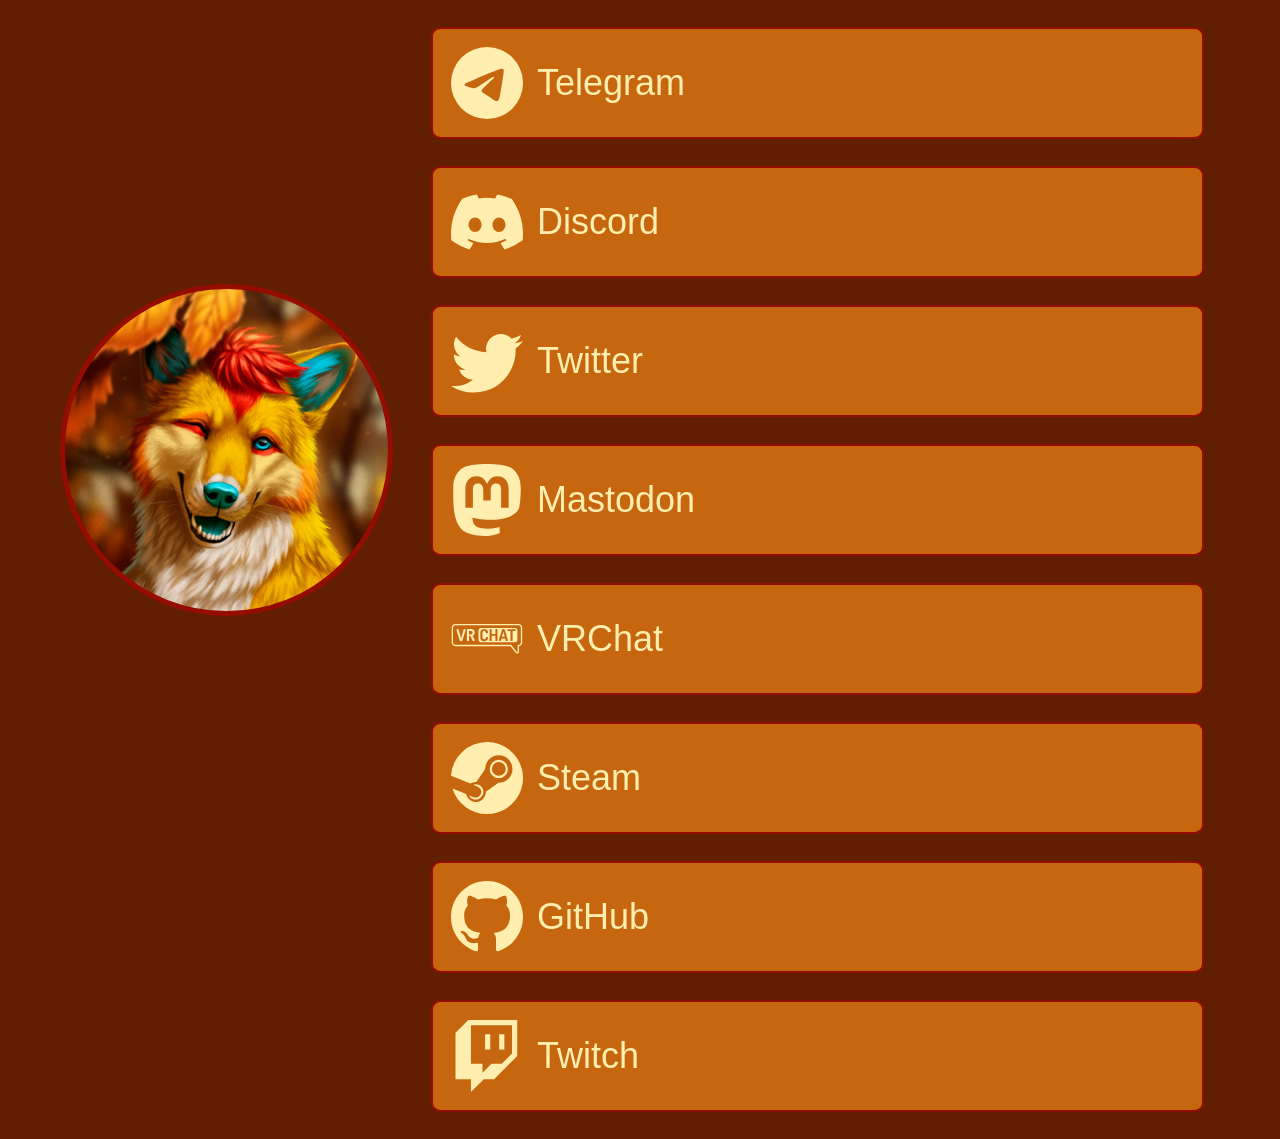
==== commit ee903324: "Tweak font size" ====
--- a/index.htm
+++ b/index.htm
@@ -23,7 +23,7 @@
             background: #621e01;
             color: var(--banana);
             font-family: Verdana, Geneva, Tahoma, sans-serif;
-            font-size: calc(min(max(5vw, 12pt), 24pt));
+            font-size: calc(max(4vw, 2vh));
         }
 
         header {
@@ -132,6 +132,7 @@
 
             body {
                 margin: auto;
+                font-size: calc(max(2vw, 4vh));
             }
 
             header {
@@ -162,7 +163,7 @@
                 margin: var(--item-margin) calc(2 * var(--item-padding)) var(--item-margin) var(--item-padding);
             }
 
-            @media (min-width: 800pt) {
+            @media (min-width: 900pt) {
                 :root {
                     --icon-padding: 15pt;
                     --icon-border-width: calc(min(3.75pt, 2vh));
@@ -170,12 +171,12 @@
                 }
 
                 header {
-                    margin-left: calc(((100vw - 800pt) / 2) + var(--icon-padding));
+                    margin-left: calc(((100vw - 900pt) / 2) + var(--icon-padding));
                 }
 
                 main {
-                    margin-left: calc(((100vw - 800pt) / 2) + (2 * (var(--icon-padding) + var(--icon-border-width))) + var(--header-width));
-                    margin-right: calc((100vw - 800pt) / 2);
+                    margin-left: calc(((100vw - 900pt) / 2) + (2 * (var(--icon-padding) + var(--icon-border-width))) + var(--header-width));
+                    margin-right: calc((100vw - 900pt) / 2);
                 }
             }
         }
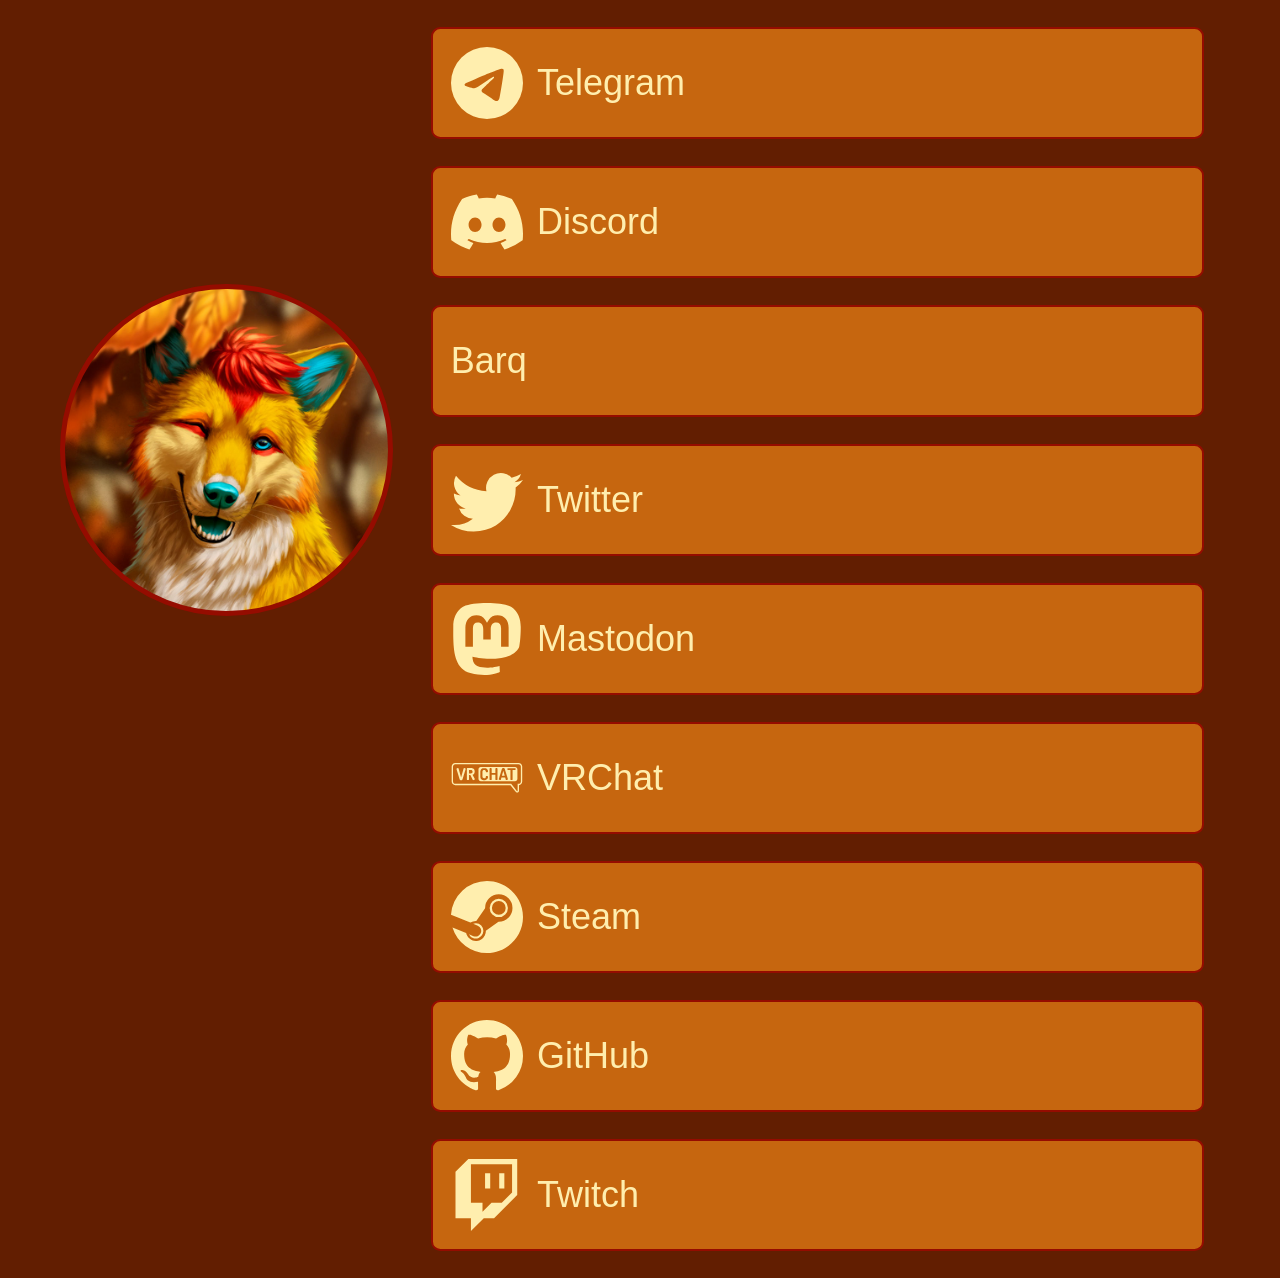
==== commit 29e43fe1: "Add Barq" ====
--- a/index.htm
+++ b/index.htm
@@ -2,6 +2,7 @@
 <html>
 
 <head>
+    <meta name="viewport" content="initial-scale=1" />
     <style>
         :root {
             --min-icon-size: 25vw;
@@ -225,6 +226,14 @@
         </div>
         <div onclick="toggleSocialHover(this)" class="item flexbox">
             <div class="social-icon flex-fixed">
+                <!-- todo barq icon -->
+            </div>
+            <div class="social-info flex-fill">
+                <span class="social-name hide-overflow">Barq</span><a href="https://barq.app/@frax" class="social-description"><div class="flexbox"><span class="social-description-text flex-fill hide-overflow">@frax</span><span class="social-description-icon flex-fixed"><svg><use href="#external-link" /></svg></span></div></a>
+            </div>
+        </div>
+        <div onclick="toggleSocialHover(this)" class="item flexbox">
+            <div class="social-icon flex-fixed">
                 <svg xmlns="http://www.w3.org/2000/svg" width="16" height="16" fill="currentColor" viewBox="0 0 16 16">
                     <path
                         d="M5.026 15c6.038 0 9.341-5.003 9.341-9.334 0-.14 0-.282-.006-.422A6.685 6.685 0 0 0 16 3.542a6.658 6.658 0 0 1-1.889.518 3.301 3.301 0 0 0 1.447-1.817 6.533 6.533 0 0 1-2.087.793A3.286 3.286 0 0 0 7.875 6.03a9.325 9.325 0 0 1-6.767-3.429 3.289 3.289 0 0 0 1.018 4.382A3.323 3.323 0 0 1 .64 6.575v.045a3.288 3.288 0 0 0 2.632 3.218 3.203 3.203 0 0 1-.865.115 3.23 3.23 0 0 1-.614-.057 3.283 3.283 0 0 0 3.067 2.277A6.588 6.588 0 0 1 .78 13.58a6.32 6.32 0 0 1-.78-.045A9.344 9.344 0 0 0 5.026 15z" />
@@ -353,4 +362,4 @@
     }
 </script>
 
-</html>+</html>
